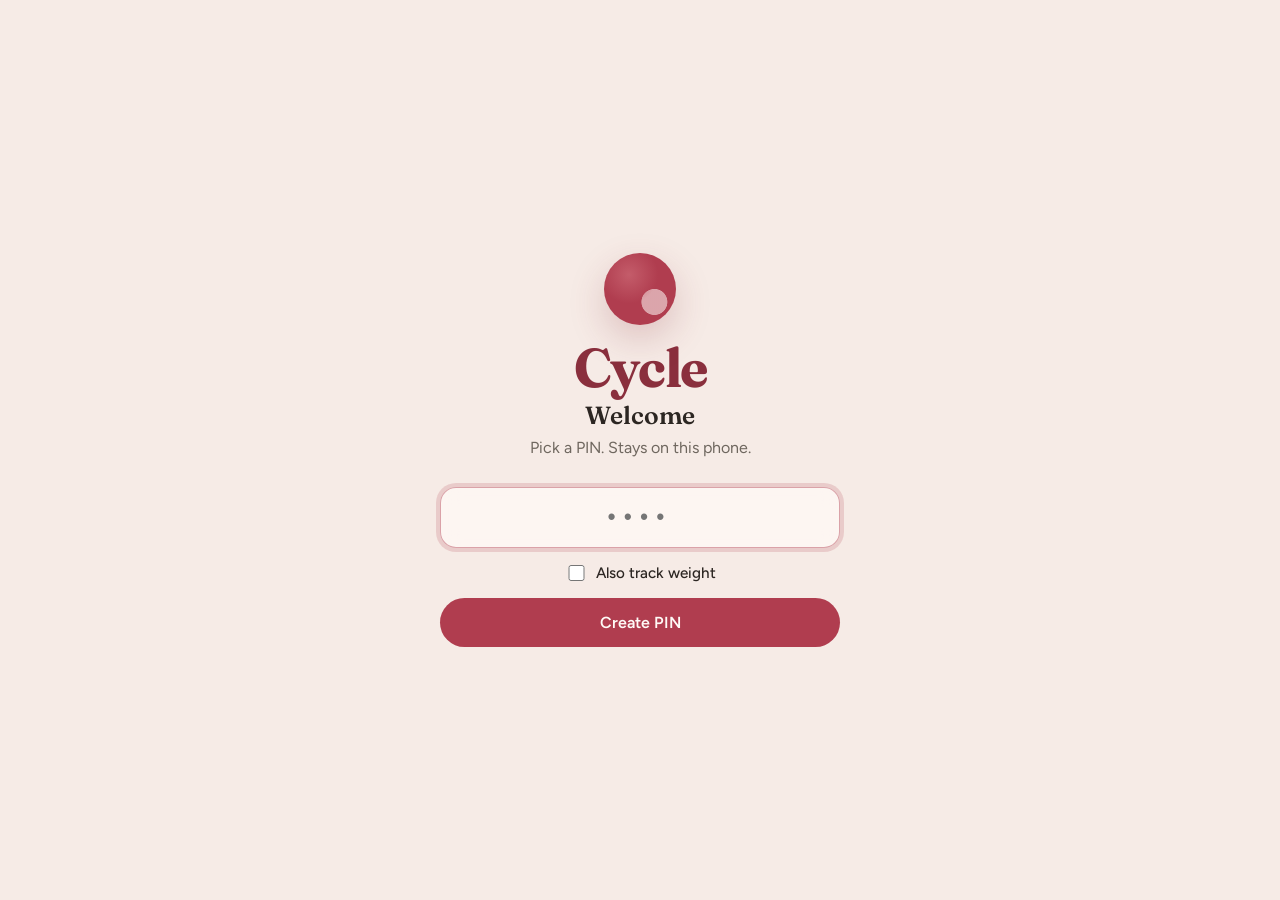
==== cycle/index.html @ a584e298 "Add a start-over wipe and make it clear that updates do not touch logs. Logs live in the phone’s app" ====
<!DOCTYPE html>
<html lang="en">
  <head>
    <meta charset="UTF-8" />
    <meta
      name="viewport"
      content="width=device-width, initial-scale=1, viewport-fit=cover"
    />
    <meta name="theme-color" content="#F6EBE6" />
    <meta name="color-scheme" content="light" />
    <meta name="apple-mobile-web-app-capable" content="yes" />
    <meta name="apple-mobile-web-app-status-bar-style" content="black-translucent" />
    <meta name="apple-mobile-web-app-title" content="Cycle" />
    <meta name="mobile-web-app-capable" content="yes" />
    <meta name="format-detection" content="telephone=no" />
    <link rel="manifest" href="./manifest.webmanifest" />
    <link rel="apple-touch-icon" href="./icons/apple-touch-icon.png" />
    <link rel="icon" type="image/png" sizes="192x192" href="./icons/icon-192.png" />
    <link rel="icon" type="image/png" sizes="512x512" href="./icons/icon-512.png" />

    <!-- iOS splash screens -->
    <link
      rel="apple-touch-startup-image"
      href="./icons/splash-1290x2796.png"
      media="(device-width: 430px) and (device-height: 932px) and (-webkit-device-pixel-ratio: 3)"
    />
    <link
      rel="apple-touch-startup-image"
      href="./icons/splash-1179x2556.png"
      media="(device-width: 393px) and (device-height: 852px) and (-webkit-device-pixel-ratio: 3)"
    />
    <link
      rel="apple-touch-startup-image"
      href="./icons/splash-1284x2778.png"
      media="(device-width: 428px) and (device-height: 926px) and (-webkit-device-pixel-ratio: 3)"
    />
    <link
      rel="apple-touch-startup-image"
      href="./icons/splash-1170x2532.png"
      media="(device-width: 390px) and (device-height: 844px) and (-webkit-device-pixel-ratio: 3)"
    />
    <link
      rel="apple-touch-startup-image"
      href="./icons/splash-1125x2436.png"
      media="(device-width: 375px) and (device-height: 812px) and (-webkit-device-pixel-ratio: 3)"
    />
    <link
      rel="apple-touch-startup-image"
      href="./icons/splash-1242x2688.png"
      media="(device-width: 414px) and (device-height: 896px) and (-webkit-device-pixel-ratio: 3)"
    />
    <link
      rel="apple-touch-startup-image"
      href="./icons/splash-750x1334.png"
      media="(device-width: 375px) and (device-height: 667px) and (-webkit-device-pixel-ratio: 2)"
    />

    <link rel="preconnect" href="https://fonts.googleapis.com" />
    <link rel="preconnect" href="https://fonts.gstatic.com" crossorigin />
    <link
      href="https://fonts.googleapis.com/css2?family=Figtree:wght@400;500;600;700&family=Fraunces:opsz,wght@9..144,500;9..144,600;9..144,700&display=swap"
      rel="stylesheet"
    />
    <link rel="stylesheet" href="./styles.css" />
    <title>Cycle</title>
  </head>
  <body>
    <div class="atmosphere" aria-hidden="true"></div>

    <main id="app">
      <!-- PIN gate -->
      <section id="gate" class="screen gate" hidden>
        <div class="gate-inner">
          <div class="mark" aria-hidden="true"></div>
          <p class="brand">Cycle</p>
          <h1 id="gate-title">Welcome</h1>
          <p id="gate-subtitle" class="subtitle">Pick a PIN. Stays on this phone.</p>
          <form id="pin-form" class="pin-form" autocomplete="off">
            <input
              id="pin-input"
              type="password"
              inputmode="numeric"
              pattern="[0-9]*"
              maxlength="12"
              minlength="4"
              placeholder="••••"
              aria-label="PIN"
              required
            />
            <label id="weight-opt" class="opt">
              <input id="weight-enabled" type="checkbox" />
              Also track weight
            </label>
            <p id="pin-error" class="error" role="alert" hidden></p>
            <button type="submit" id="pin-submit" class="btn primary">Continue</button>
          </form>
        </div>
      </section>

      <!-- Calendar -->
      <section id="tracker" class="screen tracker" hidden>
        <header class="top">
          <div>
            <p class="brand small">Cycle</p>
            <p id="status-line" class="status">Add a few periods to see a prediction.</p>
          </div>
          <button type="button" id="lock-btn" class="btn ghost" aria-label="Lock">Lock</button>
        </header>

        <div class="cal-nav">
          <button type="button" id="prev-month" class="btn icon" aria-label="Previous month">
            ‹
          </button>
          <h2 id="month-label" class="month-label"></h2>
          <button type="button" id="next-month" class="btn icon" aria-label="Next month">
            ›
          </button>
        </div>

        <div class="weekday-row" aria-hidden="true">
          <span>Mon</span><span>Tue</span><span>Wed</span><span>Thu</span><span>Fri</span
          ><span>Sat</span><span>Sun</span>
        </div>

        <div id="calendar" class="calendar" role="grid" aria-labelledby="month-label"></div>

        <p id="hint" class="hint">Tap a day to start a period, then tap the end day.</p>

        <div class="legend">
          <span><i class="swatch logged"></i> Period</span>
          <span><i class="swatch predicted"></i> Next</span>
          <span><i class="swatch fertile"></i> Fertile</span>
          <span><i class="swatch peak"></i> Peak</span>
        </div>

        <section id="weight-card" class="weight-card" aria-labelledby="weight-title" hidden>
          <div class="weight-heading">
            <div>
              <h2 id="weight-title">Weight</h2>
              <p id="weight-summary" class="weight-summary">Add today’s weight</p>
            </div>
            <button
              type="button"
              id="toggle-weight-chart"
              class="btn ghost weight-toggle"
              aria-expanded="false"
              aria-controls="weight-chart-wrap"
            >
              Show trend
            </button>
          </div>

          <form id="weight-form" class="weight-form">
            <label class="field">
              <span>Date</span>
              <input id="weight-date" type="date" required />
            </label>
            <label class="field weight-value-field">
              <span>Weight (kg)</span>
              <input
                id="weight-value"
                type="number"
                inputmode="decimal"
                min="25"
                max="400"
                step="0.1"
                placeholder="65.0"
                required
              />
            </label>
            <button type="submit" id="save-weight" class="btn primary weight-save">Save</button>
          </form>
          <p id="weight-message" class="weight-message" role="status"></p>

          <div id="weight-chart-wrap" class="weight-chart-wrap" hidden>
            <div id="weight-chart" class="weight-chart" role="img" aria-label="Weight over time"></div>
            <p id="weight-chart-empty" class="weight-chart-empty" hidden>
              Add at least two entries to see your trend.
            </p>
          </div>
        </section>

        <section class="weight-card data-card" aria-labelledby="data-title">
          <div class="weight-heading">
            <div>
              <h2 id="data-title">This phone</h2>
              <p id="data-summary" class="weight-summary">Logs stay on this device.</p>
            </div>
          </div>
          <p class="privacy data-privacy">
            Saved on this phone. Updates change the app, not your logs. We never see them.
          </p>
          <p id="install-hint" class="data-note">
            Add to Home Screen to keep the app.
          </p>
          <button type="button" id="toggle-weight-feature" class="btn ghost weight-feature">
            Add weight tracking
          </button>
          <div class="data-actions">
            <button type="button" id="export-btn" class="btn primary">Export backup</button>
            <button type="button" id="import-btn" class="btn secondary">Import backup</button>
            <input id="import-file" type="file" accept="application/json,.json" hidden />
          </div>
          <label class="field data-repo">
            <span>Git repo for updates (optional)</span>
            <input
              id="git-repo"
              type="url"
              inputmode="url"
              placeholder="https://github.com/Apros7/apps"
              autocomplete="off"
            />
          </label>
          <button type="button" id="update-btn" class="btn secondary data-update">
            Check for updates
          </button>
          <button type="button" id="reset-btn" class="btn danger data-reset">
            Delete data and start over
          </button>
          <p id="data-message" class="weight-message" role="status"></p>
        </section>
      </section>
    </main>

    <!-- Edit sheet -->
    <div id="sheet-backdrop" class="sheet-backdrop" hidden></div>
    <aside id="edit-sheet" class="sheet" hidden role="dialog" aria-labelledby="sheet-title">
      <div class="sheet-handle" aria-hidden="true"></div>
      <h3 id="sheet-title">Period</h3>
      <p id="sheet-range" class="sheet-range"></p>
      <div class="sheet-actions">
        <button type="button" id="delete-period" class="btn danger">Delete</button>
        <button type="button" id="close-sheet" class="btn primary">Done</button>
      </div>
    </aside>

    <script src="./app.js" type="module"></script>
  </body>
</html>
---- cycle/styles.css ----
:root {
  --blush: #f3d5d0;
  --mist: #e8e4df;
  --stone: #6f675f;
  --ink: #2c2622;
  --berry: #b03d4f;
  --berry-deep: #8a2f3d;
  --berry-soft: rgba(176, 61, 79, 0.18);
  --predict: rgba(176, 61, 79, 0.1);
  --predict-border: rgba(176, 61, 79, 0.45);
  --fertile: rgba(62, 122, 108, 0.14);
  --fertile-ink: #2f5f54;
  --fertile-border: rgba(62, 122, 108, 0.4);
  --peak: #3e7a6c;
  --peak-ink: #fffaf7;
  --glass: rgba(255, 250, 247, 0.72);
  --line: rgba(44, 38, 34, 0.08);
  --shadow: 0 18px 50px rgba(80, 40, 45, 0.12);
  --radius: 22px;
  --safe-top: env(safe-area-inset-top, 0px);
  --safe-bottom: env(safe-area-inset-bottom, 0px);
  font-synthesis: none;
}

*,
*::before,
*::after {
  box-sizing: border-box;
}

html,
body {
  margin: 0;
  min-height: 100%;
  color: var(--ink);
  font-family: "Figtree", "SF Pro Text", system-ui, sans-serif;
  background: #f6ebe6;
  -webkit-tap-highlight-color: transparent;
  -webkit-text-size-adjust: 100%;
}

body {
  min-height: 100dvh;
  min-height: 100svh;
  overflow-x: hidden;
  overscroll-behavior: none;
}

/* Installed home-screen app */
@media (display-mode: standalone) {
  body {
    user-select: none;
    -webkit-user-select: none;
  }

  #pin-input {
    user-select: text;
    -webkit-user-select: text;
  }
}

.atmosphere {
  position: fixed;
  inset: 0;
  z-index: -1;
  background:
    radial-gradient(120% 80% at 10% -10%, #f8cfc8 0%, transparent 55%),
    radial-gradient(90% 70% at 100% 0%, #dfe8e4 0%, transparent 50%),
    linear-gradient(165deg, #f7e7e2 0%, #efe6df 48%, #e4ebe8 100%);
  animation: drift 18s ease-in-out infinite alternate;
}

@keyframes drift {
  from {
    transform: scale(1) translateY(0);
  }
  to {
    transform: scale(1.04) translateY(-1.5%);
  }
}

#app {
  width: min(440px, 100%);
  margin: 0 auto;
  padding: calc(28px + var(--safe-top)) 20px calc(28px + var(--safe-bottom));
}

.screen {
  animation: rise 0.45s ease both;
}

@keyframes rise {
  from {
    opacity: 0;
    transform: translateY(10px);
  }
  to {
    opacity: 1;
    transform: none;
  }
}

.brand {
  margin: 0 0 0.35rem;
  font-family: "Fraunces", Georgia, "Times New Roman", serif;
  font-weight: 700;
  font-size: clamp(2.6rem, 9vw, 3.4rem);
  letter-spacing: -0.03em;
  line-height: 0.95;
  color: var(--berry-deep);
}

.brand.small {
  font-size: 1.35rem;
  margin-bottom: 0.2rem;
}

.gate {
  min-height: calc(100dvh - 56px - var(--safe-top) - var(--safe-bottom));
  min-height: calc(100svh - 56px - var(--safe-top) - var(--safe-bottom));
  display: grid;
  place-items: center;
}

.gate-inner {
  width: 100%;
  text-align: center;
}

.mark {
  width: 4.5rem;
  height: 4.5rem;
  margin: 0 auto 1.1rem;
  border-radius: 50%;
  background:
    radial-gradient(circle at 35% 30%, #c45c6a 0%, transparent 42%),
    radial-gradient(circle at 70% 68%, rgba(255, 250, 247, 0.55) 0 18%, transparent 19%),
    #b03d4f;
  box-shadow: 0 14px 36px rgba(138, 47, 61, 0.22);
  animation: settle 0.55s ease both;
}

.gate h1 {
  margin: 0.4rem 0 0.35rem;
  font-family: "Fraunces", Georgia, "Times New Roman", serif;
  font-weight: 600;
  font-size: 1.55rem;
}

.subtitle,
.status,
.hint,
.sheet-range,
.privacy {
  margin: 0;
  color: var(--stone);
  line-height: 1.45;
}

.privacy {
  margin-top: 0.7rem;
  font-size: 0.82rem;
}

.opt {
  display: flex;
  align-items: center;
  justify-content: center;
  gap: 0.55rem;
  color: var(--ink);
  font-size: 0.95rem;
  font-weight: 500;
}

.opt input {
  width: 1.05rem;
  height: 1.05rem;
  accent-color: var(--berry);
}

.pin-form {
  margin-top: 1.75rem;
  display: grid;
  gap: 0.85rem;
}

#pin-input {
  width: 100%;
  border: 1px solid var(--line);
  border-radius: 16px;
  padding: 1rem 1.1rem;
  font-size: 1.45rem;
  letter-spacing: 0.35em;
  text-align: center;
  background: var(--glass);
  color: var(--ink);
  backdrop-filter: blur(10px);
  outline: none;
  transition: border-color 0.2s ease, box-shadow 0.2s ease;
}

#pin-input:focus {
  border-color: rgba(176, 61, 79, 0.45);
  box-shadow: 0 0 0 4px var(--berry-soft);
}

.error {
  color: var(--berry);
  font-size: 0.92rem;
}

.btn {
  appearance: none;
  border: none;
  border-radius: 999px;
  font: inherit;
  font-weight: 600;
  cursor: pointer;
  transition: transform 0.15s ease, background 0.2s ease, opacity 0.2s ease;
}

.btn:active {
  transform: scale(0.97);
}

.btn.primary {
  background: var(--berry);
  color: #fffaf7;
  padding: 0.95rem 1.4rem;
}

.btn.primary:hover {
  background: var(--berry-deep);
}

.btn.ghost {
  background: transparent;
  color: var(--stone);
  padding: 0.45rem 0.7rem;
  font-weight: 500;
}

.btn.icon {
  width: 42px;
  height: 42px;
  border-radius: 14px;
  background: var(--glass);
  color: var(--ink);
  font-size: 1.4rem;
  line-height: 1;
  border: 1px solid var(--line);
}

.btn.secondary {
  background: rgba(255, 250, 247, 0.78);
  color: var(--ink);
  border: 1px solid rgba(44, 38, 34, 0.12);
  padding: 0.85rem 1.2rem;
}

.btn.danger {
  background: transparent;
  color: var(--berry);
  border: 1px solid rgba(176, 61, 79, 0.25);
  padding: 0.85rem 1.2rem;
}

.top {
  display: flex;
  align-items: flex-start;
  justify-content: space-between;
  gap: 1rem;
  margin-bottom: 1.4rem;
}

.status {
  font-size: 0.95rem;
  max-width: 19rem;
  line-height: 1.4;
}

.cal-nav {
  display: flex;
  align-items: center;
  justify-content: space-between;
  margin-bottom: 0.85rem;
}

.month-label {
  margin: 0;
  font-family: "Fraunces", Georgia, "Times New Roman", serif;
  font-weight: 600;
  font-size: 1.45rem;
  letter-spacing: -0.02em;
}

.weekday-row {
  display: grid;
  grid-template-columns: repeat(7, minmax(0, 1fr));
  gap: 0.25rem;
  margin-bottom: 0.35rem;
  color: var(--stone);
  font-size: 0.72rem;
  font-weight: 600;
  letter-spacing: 0.04em;
  text-transform: uppercase;
  text-align: center;
}

.calendar {
  display: grid;
  grid-template-columns: repeat(7, minmax(0, 1fr));
  gap: 0.3rem;
  min-height: 18.5rem;
  width: 100%;
}

.day {
  appearance: none;
  width: 100%;
  min-width: 0;
  padding: 0;
  aspect-ratio: 1;
  border: none;
  border-radius: 16px;
  background: transparent;
  color: var(--ink);
  font: inherit;
  font-weight: 500;
  font-size: 0.95rem;
  position: relative;
  cursor: pointer;
  transition: background 0.2s ease, transform 0.15s ease, color 0.2s ease;
}

.day:disabled {
  opacity: 0;
  pointer-events: none;
}

.day:not(:disabled):hover {
  background: rgba(255, 255, 255, 0.45);
}

.day.today::after {
  content: "";
  position: absolute;
  left: 50%;
  bottom: 6px;
  width: 5px;
  height: 5px;
  border-radius: 50%;
  background: var(--stone);
  transform: translateX(-50%);
}

.day.logged {
  background: var(--berry);
  color: #fffaf7;
  animation: settle 0.35s ease both;
}

.day.logged.today::after {
  background: #fffaf7;
}

.day.predicted {
  background: var(--predict);
  color: var(--berry-deep);
  box-shadow: inset 0 0 0 1.5px var(--predict-border);
  animation: softIn 0.5s ease both;
}

.day.fertile {
  background: var(--fertile);
  color: var(--fertile-ink);
  box-shadow: inset 0 0 0 1.5px var(--fertile-border);
  animation: softIn 0.5s ease both;
}

.day.peak {
  background: var(--peak);
  color: var(--peak-ink);
  font-weight: 700;
  box-shadow: 0 8px 18px rgba(47, 95, 84, 0.22);
  animation: settle 0.4s ease both;
}

.day.peak.today::after,
.day.fertile.today::after {
  background: currentColor;
}

.day.selecting,
.day.in-range {
  background: var(--berry-soft);
  color: var(--berry-deep);
  animation: pulse 0.35s ease;
}

.day.range-edge {
  background: var(--berry);
  color: #fffaf7;
}

@keyframes settle {
  from {
    transform: scale(0.92);
    opacity: 0.6;
  }
  to {
    transform: none;
    opacity: 1;
  }
}

@keyframes softIn {
  from {
    opacity: 0;
  }
  to {
    opacity: 1;
  }
}

@keyframes pulse {
  from {
    transform: scale(0.94);
  }
  to {
    transform: none;
  }
}

.hint {
  margin-top: 1.1rem;
  font-size: 0.92rem;
  text-align: center;
  min-height: 1.35em;
}

.legend {
  margin-top: 1.25rem;
  display: flex;
  justify-content: center;
  gap: 1rem;
  flex-wrap: wrap;
  color: var(--stone);
  font-size: 0.82rem;
}

.legend span {
  display: inline-flex;
  align-items: center;
  gap: 0.35rem;
}

.swatch {
  width: 0.7rem;
  height: 0.7rem;
  border-radius: 50%;
  display: inline-block;
}

.swatch.logged {
  background: var(--berry);
}

.swatch.predicted {
  background: var(--predict);
  box-shadow: inset 0 0 0 1.5px var(--predict-border);
}

.swatch.fertile {
  background: var(--fertile);
  box-shadow: inset 0 0 0 1.5px var(--fertile-border);
}

.swatch.peak {
  background: var(--peak);
}

.weight-card {
  margin-top: 1.8rem;
  padding: 1.1rem;
  border: 1px solid var(--line);
  border-radius: var(--radius);
  background: var(--glass);
  box-shadow: 0 10px 32px rgba(80, 40, 45, 0.07);
  backdrop-filter: blur(12px);
}

.weight-heading {
  display: flex;
  align-items: center;
  justify-content: space-between;
  gap: 0.75rem;
}

.weight-heading h2 {
  margin: 0;
  font-family: "Fraunces", Georgia, "Times New Roman", serif;
  font-size: 1.3rem;
}

.weight-summary {
  margin: 0.15rem 0 0;
  color: var(--stone);
  font-size: 0.84rem;
}

.weight-toggle {
  flex: none;
  color: var(--berry-deep);
}

.weight-form {
  display: grid;
  grid-template-columns: minmax(0, 1.05fr) minmax(0, 0.9fr) auto;
  align-items: end;
  gap: 0.55rem;
  margin-top: 1rem;
}

.field {
  display: grid;
  min-width: 0;
  gap: 0.3rem;
  color: var(--stone);
  font-size: 0.72rem;
  font-weight: 600;
}

.field input {
  width: 100%;
  min-width: 0;
  height: 2.75rem;
  border: 1px solid rgba(44, 38, 34, 0.12);
  border-radius: 12px;
  padding: 0 0.65rem;
  background: rgba(255, 250, 247, 0.78);
  color: var(--ink);
  font: inherit;
  font-size: 0.88rem;
  font-weight: 500;
  outline: none;
}

.field input:focus {
  border-color: rgba(176, 61, 79, 0.45);
  box-shadow: 0 0 0 3px var(--berry-soft);
}

.weight-save {
  height: 2.75rem;
  padding: 0 0.9rem !important;
  border-radius: 12px !important;
}

.weight-message {
  min-height: 1.2em;
  margin: 0.55rem 0 0;
  color: var(--stone);
  font-size: 0.8rem;
}

.weight-message.error {
  color: var(--berry);
}

.weight-chart-wrap {
  margin-top: 0.8rem;
  padding-top: 0.85rem;
  border-top: 1px solid var(--line);
}

.weight-chart {
  width: 100%;
  overflow: hidden;
}

.weight-chart svg {
  display: block;
  width: 100%;
  height: auto;
}

.chart-grid {
  stroke: rgba(44, 38, 34, 0.09);
  stroke-width: 1;
}

.chart-area {
  fill: url("#weight-gradient");
}

.chart-line {
  fill: none;
  stroke: var(--berry);
  stroke-width: 3;
  stroke-linecap: round;
  stroke-linejoin: round;
}

.chart-dot {
  fill: #fffaf7;
  stroke: var(--berry);
  stroke-width: 2.5;
}

.chart-label {
  fill: var(--stone);
  font: 10px "Figtree", sans-serif;
}

.weight-chart-empty {
  margin: 0.6rem 0;
  color: var(--stone);
  font-size: 0.86rem;
  text-align: center;
}

.data-privacy {
  margin: 0.7rem 0 0;
}

.weight-feature {
  margin-top: 0.55rem;
  padding-left: 0;
}

.data-note {
  margin: 0.85rem 0 0;
  color: var(--stone);
  font-size: 0.86rem;
  line-height: 1.45;
}

.data-actions {
  display: grid;
  grid-template-columns: 1fr 1fr;
  gap: 0.7rem;
  margin-top: 1rem;
}

.data-actions .btn {
  width: 100%;
  border-radius: 14px;
  padding: 0.85rem 0.8rem;
}

.data-repo {
  margin-top: 1rem;
}

.data-update {
  width: 100%;
  margin-top: 0.75rem;
  border-radius: 14px;
}

.data-reset {
  width: 100%;
  margin-top: 0.55rem;
  border-radius: 14px;
}

.sheet-backdrop {
  position: fixed;
  inset: 0;
  background: rgba(44, 38, 34, 0.28);
  backdrop-filter: blur(2px);
  animation: fade 0.2s ease;
}

.sheet {
  position: fixed;
  left: 50%;
  bottom: 0;
  width: min(440px, 100%);
  transform: translateX(-50%);
  background: #fffaf7;
  border-radius: var(--radius) var(--radius) 0 0;
  padding: 0.7rem 1.35rem calc(1.35rem + var(--safe-bottom));
  box-shadow: var(--shadow);
  animation: slideUp 0.28s ease;
}

.sheet-handle {
  width: 2.4rem;
  height: 0.28rem;
  border-radius: 999px;
  background: rgba(44, 38, 34, 0.14);
  margin: 0.15rem auto 1rem;
}

@keyframes fade {
  from {
    opacity: 0;
  }
  to {
    opacity: 1;
  }
}

@keyframes slideUp {
  from {
    transform: translate(-50%, 20%);
  }
  to {
    transform: translate(-50%, 0);
  }
}

.sheet h3 {
  margin: 0 0 0.35rem;
  font-family: "Fraunces", Georgia, "Times New Roman", serif;
  font-size: 1.35rem;
}

.sheet-actions {
  margin-top: 1.25rem;
  display: grid;
  grid-template-columns: 1fr 1fr;
  gap: 0.7rem;
}

[hidden] {
  display: none !important;
}

@media (prefers-reduced-motion: reduce) {
  *,
  *::before,
  *::after {
    animation: none !important;
    transition: none !important;
  }
}

@media (max-width: 370px) {
  #app {
    padding-right: 14px;
    padding-left: 14px;
  }

  .weekday-row,
  .calendar {
    gap: 0.18rem;
  }

  .day {
    border-radius: 13px;
  }

  .weight-form {
    grid-template-columns: minmax(0, 1fr) minmax(0, 0.8fr);
  }

  .weight-save {
    grid-column: 1 / -1;
  }

  .data-actions {
    grid-template-columns: 1fr;
  }
}
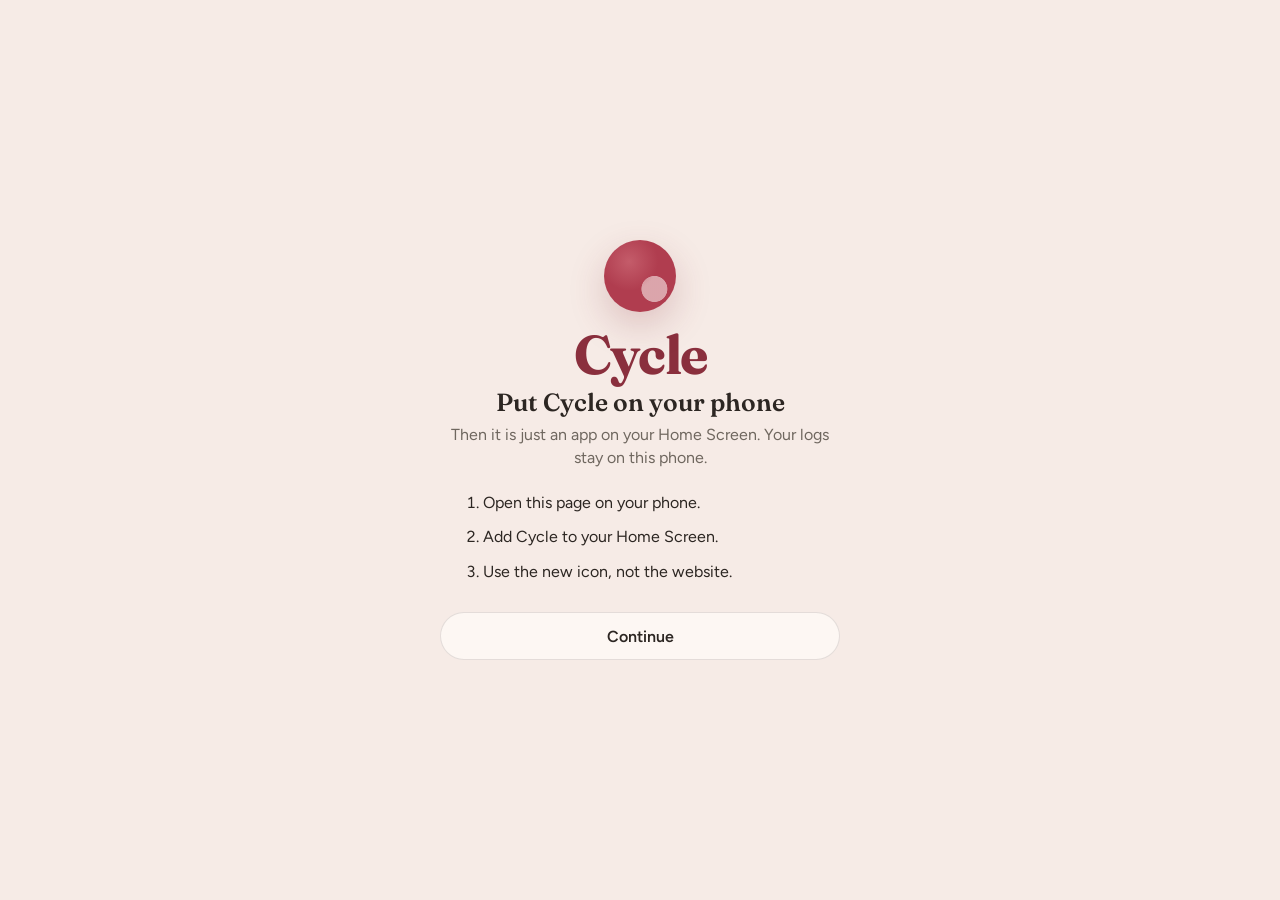
==== commit 7352c83f: "Walk people through saving Cycle to the Home Screen when they open it in a browser. The catalog now " ====
--- a/cycle/index.html
+++ b/cycle/index.html
@@ -68,6 +68,18 @@
     <div class="atmosphere" aria-hidden="true"></div>
 
     <main id="app">
+      <section id="save" class="screen gate" hidden>
+        <div class="gate-inner save-inner">
+          <div class="mark" aria-hidden="true"></div>
+          <p class="brand">Cycle</p>
+          <h1>Put Cycle on your phone</h1>
+          <p class="subtitle">Then it is just an app on your Home Screen. Your logs stay on this phone.</p>
+          <ol id="save-steps" class="save-steps"></ol>
+          <button type="button" id="save-install" class="btn primary" hidden>Add to this phone</button>
+          <button type="button" id="save-continue" class="btn secondary">Continue</button>
+        </div>
+      </section>
+
       <!-- PIN gate -->
       <section id="gate" class="screen gate" hidden>
         <div class="gate-inner">
@@ -191,7 +203,7 @@
             Saved on this phone. Updates change the app, not your logs. We never see them.
           </p>
           <p id="install-hint" class="data-note">
-            Add to Home Screen to keep the app.
+            Save Cycle to your Home Screen if you opened this in the browser.
           </p>
           <button type="button" id="toggle-weight-feature" class="btn ghost weight-feature">
             Add weight tracking
--- a/cycle/styles.css
+++ b/cycle/styles.css
@@ -127,6 +127,27 @@
   text-align: center;
 }
 
+.save-steps {
+  max-width: 22rem;
+  margin: 1.35rem auto 1.15rem;
+  padding: 0 0 0 1.2rem;
+  text-align: left;
+  color: var(--ink);
+  line-height: 1.45;
+}
+
+.save-steps li + li {
+  margin-top: 0.7rem;
+}
+
+.save-inner .btn {
+  width: 100%;
+}
+
+.save-inner .btn.secondary {
+  margin-top: 0.7rem;
+}
+
 .mark {
   width: 4.5rem;
   height: 4.5rem;
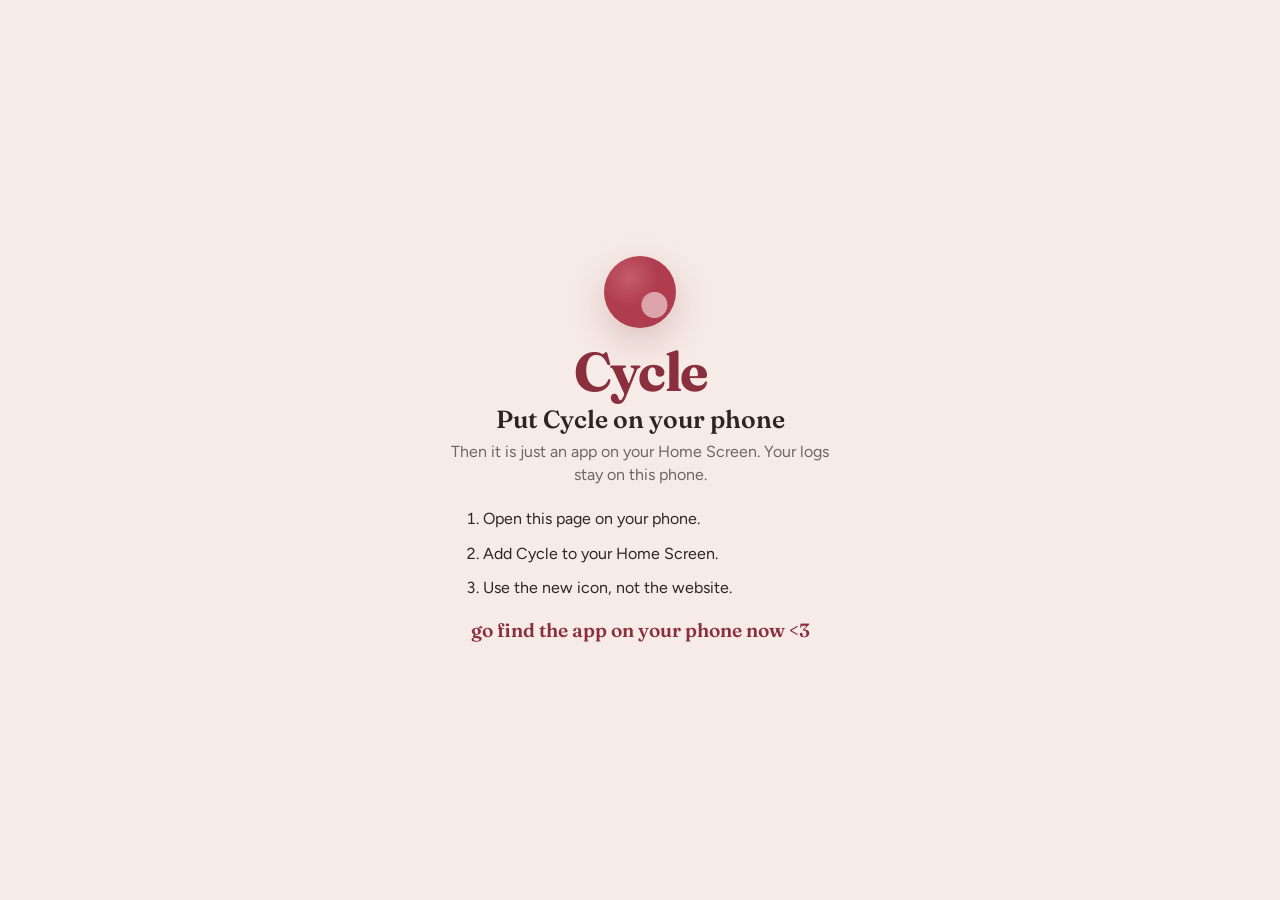
==== commit e5b355ab: "After saving Cycle to the phone, point people to the Home Screen icon. Replace Continue so the insta" ====
--- a/cycle/index.html
+++ b/cycle/index.html
@@ -72,11 +72,12 @@
         <div class="gate-inner save-inner">
           <div class="mark" aria-hidden="true"></div>
           <p class="brand">Cycle</p>
-          <h1>Put Cycle on your phone</h1>
-          <p class="subtitle">Then it is just an app on your Home Screen. Your logs stay on this phone.</p>
+          <h1 id="save-title">Put Cycle on your phone</h1>
+          <p id="save-subtitle" class="subtitle">Then it is just an app on your Home Screen. Your logs stay on this phone.</p>
+          <p id="save-error" class="error" hidden></p>
           <ol id="save-steps" class="save-steps"></ol>
           <button type="button" id="save-install" class="btn primary" hidden>Add to this phone</button>
-          <button type="button" id="save-continue" class="btn secondary">Continue</button>
+          <p id="save-find" class="save-find">go find the app on your phone now &lt;3</p>
         </div>
       </section>
 
@@ -87,6 +88,7 @@
           <p class="brand">Cycle</p>
           <h1 id="gate-title">Welcome</h1>
           <p id="gate-subtitle" class="subtitle">Pick a PIN. Stays on this phone.</p>
+          <p id="old-host-note" class="subtitle" hidden>This old page is closing. Unlock, then tap Move to the new app.</p>
           <form id="pin-form" class="pin-form" autocomplete="off">
             <input
               id="pin-input"
@@ -105,6 +107,7 @@
             </label>
             <p id="pin-error" class="error" role="alert" hidden></p>
             <button type="submit" id="pin-submit" class="btn primary">Continue</button>
+            <button type="button" id="stay-btn" class="btn secondary" hidden>Stay on this page</button>
           </form>
         </div>
       </section>
@@ -118,6 +121,12 @@
           </div>
           <button type="button" id="lock-btn" class="btn ghost" aria-label="Lock">Lock</button>
         </header>
+
+        <aside id="move-banner" class="move-banner" hidden>
+          <p>There is a new Cycle. Move your logs there, then save that app to your Home Screen.</p>
+          <button type="button" id="move-btn" class="btn primary">Move to the new app</button>
+          <p id="move-error" class="error" hidden></p>
+        </aside>
 
         <div class="cal-nav">
           <button type="button" id="prev-month" class="btn icon" aria-label="Previous month">
--- a/cycle/styles.css
+++ b/cycle/styles.css
@@ -144,8 +144,13 @@
   width: 100%;
 }
 
-.save-inner .btn.secondary {
-  margin-top: 0.7rem;
+.save-find {
+  margin: 1rem 0 0;
+  font-family: "Fraunces", Georgia, "Times New Roman", serif;
+  font-weight: 600;
+  font-size: 1.2rem;
+  line-height: 1.35;
+  color: var(--berry-deep);
 }
 
 .mark {
@@ -205,6 +210,10 @@
   gap: 0.85rem;
 }
 
+.pin-form .btn {
+  width: 100%;
+}
+
 #pin-input {
   width: 100%;
   border: 1px solid var(--line);
@@ -298,6 +307,35 @@
   font-size: 0.95rem;
   max-width: 19rem;
   line-height: 1.4;
+}
+
+.move-banner {
+  margin: 0 0 1.2rem;
+  padding: 1rem 1.1rem;
+  border-radius: 18px;
+  background: rgba(176, 61, 79, 0.1);
+  border: 1px solid rgba(176, 61, 79, 0.22);
+}
+
+.move-banner p {
+  margin: 0 0 0.8rem;
+  line-height: 1.4;
+}
+
+.move-banner .btn {
+  width: 100%;
+}
+
+.move-banner .error {
+  margin: 0.7rem 0 0;
+}
+
+#stay-btn {
+  width: 100%;
+}
+
+.save-inner .error {
+  margin-top: 0.7rem;
 }
 
 .cal-nav {
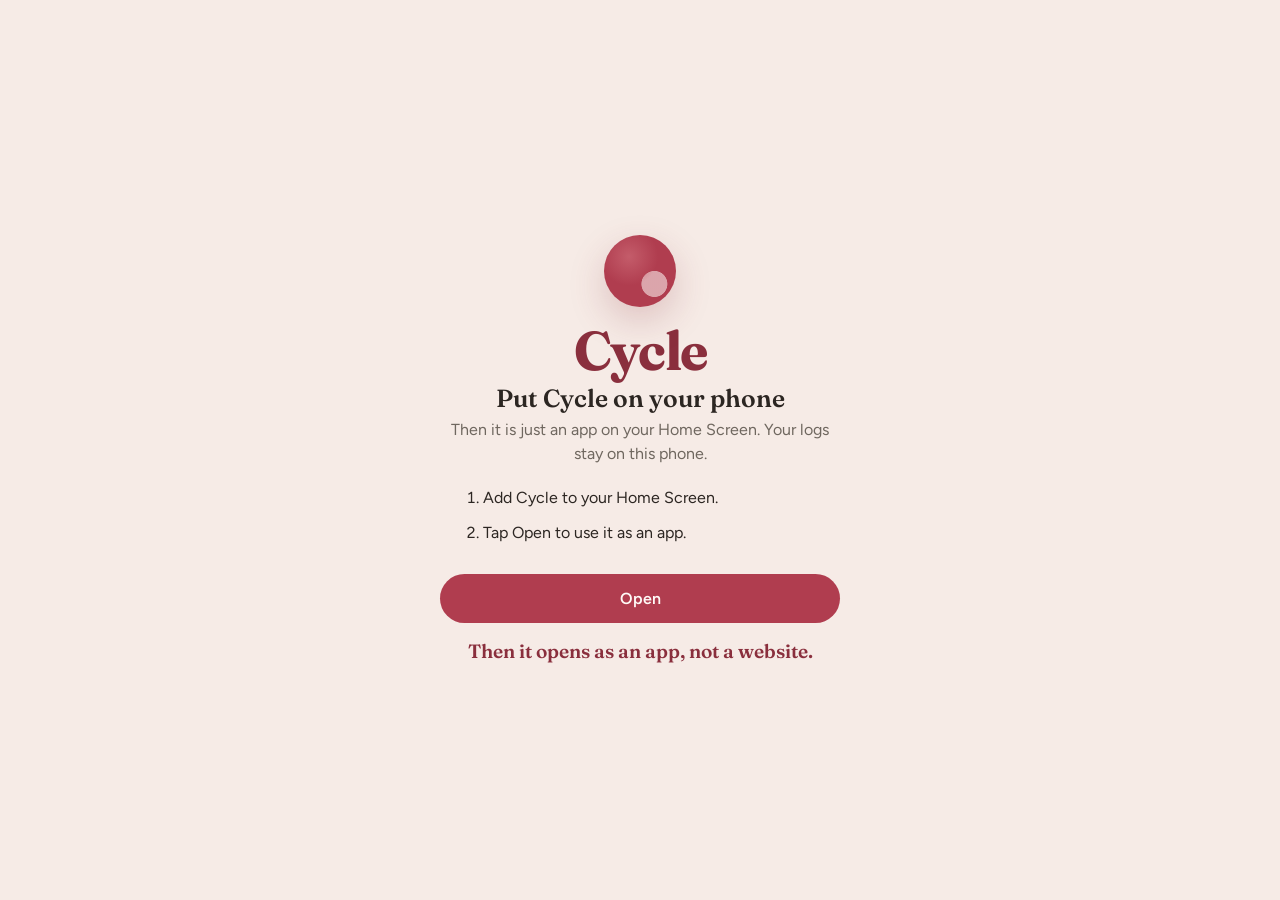
==== commit dbd93b1e: "Update Cycle when it opens, and add Open for the phone app. New versions apply on launch from GitHub" ====
--- a/cycle/index.html
+++ b/cycle/index.html
@@ -77,7 +77,8 @@
           <p id="save-error" class="error" hidden></p>
           <ol id="save-steps" class="save-steps"></ol>
           <button type="button" id="save-install" class="btn primary" hidden>Add to this phone</button>
-          <p id="save-find" class="save-find">go find the app on your phone now &lt;3</p>
+          <button type="button" id="save-open" class="btn primary">Open</button>
+          <p id="save-find" class="save-find">Then it opens as an app, not a website.</p>
         </div>
       </section>
 
@@ -115,12 +116,32 @@
       <!-- Calendar -->
       <section id="tracker" class="screen tracker" hidden>
         <header class="top">
-          <div>
-            <p class="brand small">Cycle</p>
-            <p id="status-line" class="status">Add a few periods to see a prediction.</p>
-          </div>
-          <button type="button" id="lock-btn" class="btn ghost" aria-label="Lock">Lock</button>
+          <p class="brand small">Cycle</p>
+          <button type="button" id="profile-btn" class="btn profile-btn" aria-label="You">
+            <svg viewBox="0 0 24 24" aria-hidden="true">
+              <circle cx="12" cy="8.2" r="3.4" fill="none" stroke="currentColor" stroke-width="1.8" />
+              <path
+                d="M5.2 19c1.1-3.3 3.4-5 6.8-5s5.7 1.7 6.8 5"
+                fill="none"
+                stroke="currentColor"
+                stroke-width="1.8"
+                stroke-linecap="round"
+              />
+            </svg>
+          </button>
         </header>
+
+        <p id="status-empty" class="status-empty">Tap days to log a period.</p>
+        <dl id="status-list" class="status-list" hidden>
+          <div class="status-row">
+            <dt>Next</dt>
+            <dd id="status-next"></dd>
+          </div>
+          <div class="status-row">
+            <dt>Fertile</dt>
+            <dd id="status-fertile"></dd>
+          </div>
+        </dl>
 
         <aside id="move-banner" class="move-banner" hidden>
           <p>There is a new Cycle. Move your logs there, then save that app to your Home Screen.</p>
@@ -200,46 +221,44 @@
             </p>
           </div>
         </section>
-
-        <section class="weight-card data-card" aria-labelledby="data-title">
-          <div class="weight-heading">
-            <div>
-              <h2 id="data-title">This phone</h2>
-              <p id="data-summary" class="weight-summary">Logs stay on this device.</p>
-            </div>
-          </div>
-          <p class="privacy data-privacy">
-            Saved on this phone. Updates change the app, not your logs. We never see them.
-          </p>
-          <p id="install-hint" class="data-note">
-            Save Cycle to your Home Screen if you opened this in the browser.
-          </p>
-          <button type="button" id="toggle-weight-feature" class="btn ghost weight-feature">
-            Add weight tracking
-          </button>
-          <div class="data-actions">
-            <button type="button" id="export-btn" class="btn primary">Export backup</button>
-            <button type="button" id="import-btn" class="btn secondary">Import backup</button>
-            <input id="import-file" type="file" accept="application/json,.json" hidden />
-          </div>
-          <label class="field data-repo">
-            <span>Git repo for updates (optional)</span>
-            <input
-              id="git-repo"
-              type="url"
-              inputmode="url"
-              placeholder="https://github.com/Apros7/apps"
-              autocomplete="off"
-            />
-          </label>
-          <button type="button" id="update-btn" class="btn secondary data-update">
-            Check for updates
-          </button>
-          <button type="button" id="reset-btn" class="btn danger data-reset">
-            Delete data and start over
-          </button>
-          <p id="data-message" class="weight-message" role="status"></p>
-        </section>
+      </section>
+
+      <section id="profile" class="screen profile" hidden>
+        <header class="top">
+          <p class="brand small">You</p>
+          <button type="button" id="profile-done" class="btn ghost">Done</button>
+        </header>
+        <p id="data-summary" class="profile-summary">Logs stay on this phone.</p>
+        <p class="privacy">Updates change the app, not your logs. New versions install when you open Cycle.</p>
+        <p id="install-hint" class="data-note">
+          Save Cycle to your Home Screen if you opened this in the browser.
+        </p>
+        <div class="data-actions">
+          <button type="button" id="export-btn" class="btn primary">Export</button>
+          <button type="button" id="import-btn" class="btn secondary">Import</button>
+          <input id="import-file" type="file" accept="application/json,.json" hidden />
+        </div>
+        <button type="button" id="toggle-weight-feature" class="btn secondary data-update">
+          Add weight tracking
+        </button>
+        <button type="button" id="update-btn" class="btn secondary data-update">
+          Check for updates
+        </button>
+        <label class="field data-repo">
+          <span>Git repo for updates</span>
+          <input
+            id="git-repo"
+            type="url"
+            inputmode="url"
+            placeholder="https://github.com/Apros7/apps"
+            autocomplete="off"
+          />
+        </label>
+        <button type="button" id="lock-btn" class="btn secondary data-update">Lock</button>
+        <button type="button" id="reset-btn" class="btn danger data-reset">
+          Delete data
+        </button>
+        <p id="data-message" class="weight-message" role="status"></p>
       </section>
     </main>
 
--- a/cycle/styles.css
+++ b/cycle/styles.css
@@ -144,6 +144,10 @@
   width: 100%;
 }
 
+.save-inner .btn + .btn {
+  margin-top: 0.7rem;
+}
+
 .save-find {
   margin: 1rem 0 0;
   font-family: "Fraunces", Georgia, "Times New Roman", serif;
@@ -297,16 +301,79 @@
 
 .top {
   display: flex;
-  align-items: flex-start;
+  align-items: center;
   justify-content: space-between;
   gap: 1rem;
-  margin-bottom: 1.4rem;
-}
-
-.status {
+  margin-bottom: 1.1rem;
+}
+
+.profile-btn {
+  width: 42px;
+  height: 42px;
+  padding: 0;
+  border-radius: 50%;
+  border: 1px solid var(--line);
+  background: var(--glass);
+  color: var(--ink);
+  display: grid;
+  place-items: center;
+}
+
+.profile-btn svg {
+  width: 22px;
+  height: 22px;
+}
+
+.status-empty {
+  margin: 0 0 1.25rem;
+  color: var(--stone);
+  font-size: 1rem;
+  line-height: 1.35;
+}
+
+.status-list {
+  margin: 0 0 1.25rem;
+  display: grid;
+  gap: 0.35rem;
+}
+
+.status-row {
+  display: grid;
+  grid-template-columns: 4.6rem minmax(0, 1fr);
+  align-items: baseline;
+  gap: 0.7rem;
+}
+
+.status-row dt {
+  margin: 0;
+  color: var(--stone);
   font-size: 0.95rem;
-  max-width: 19rem;
-  line-height: 1.4;
+}
+
+.status-row dd {
+  margin: 0;
+  font-family: "Fraunces", Georgia, "Times New Roman", serif;
+  font-weight: 600;
+  font-size: 1.45rem;
+  letter-spacing: -0.02em;
+  line-height: 1.15;
+}
+
+.profile-summary {
+  margin: 0;
+  font-size: 1.05rem;
+}
+
+.profile .privacy {
+  margin-top: 0.35rem;
+}
+
+.profile .data-actions {
+  margin-top: 1.2rem;
+}
+
+.profile .data-actions + .btn {
+  margin-top: 0.75rem;
 }
 
 .move-banner {
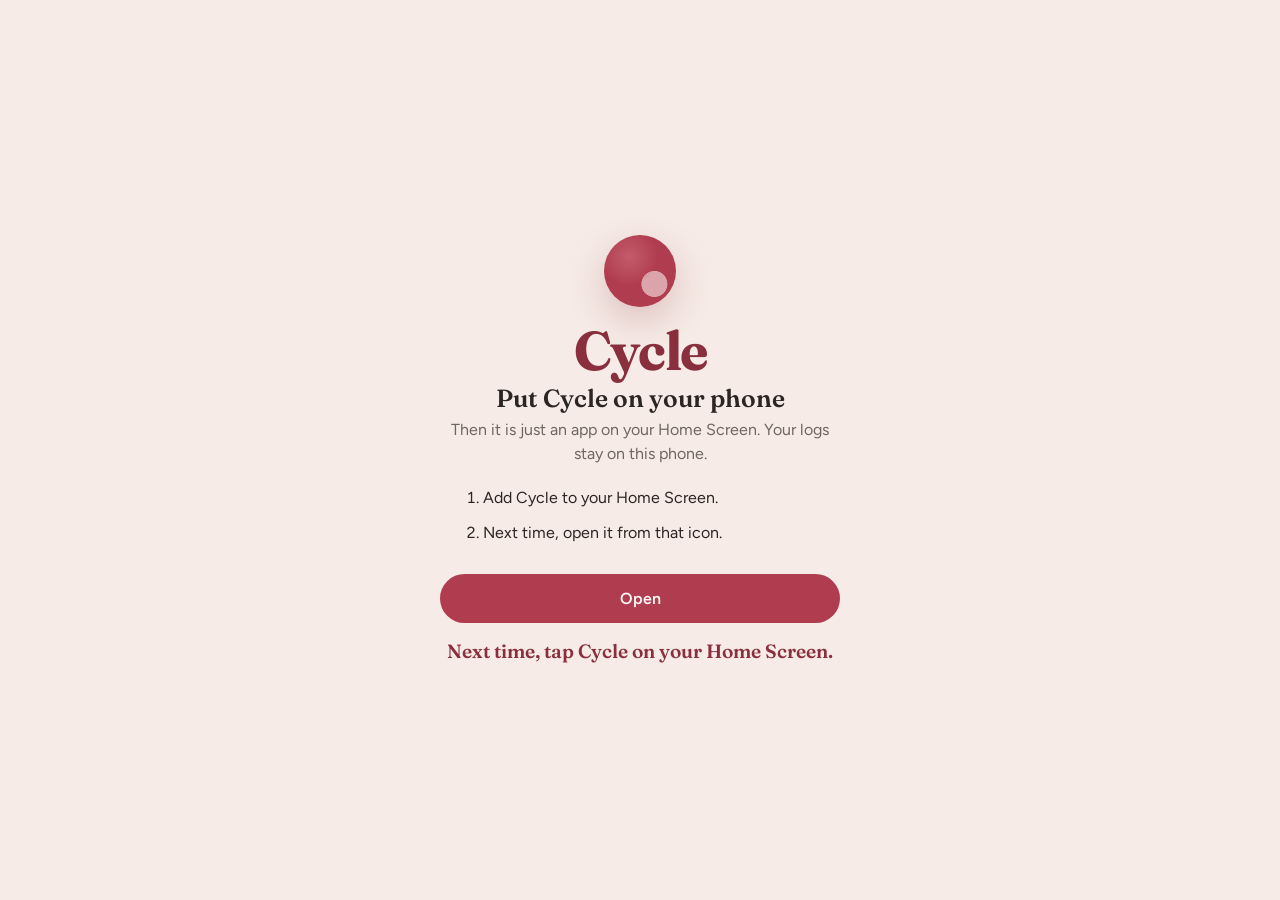
==== commit 62038487: "Fix Open so it enters Cycle instead of hanging on a fake app link. Phones will not let the website j" ====
--- a/cycle/index.html
+++ b/cycle/index.html
@@ -78,7 +78,7 @@
           <ol id="save-steps" class="save-steps"></ol>
           <button type="button" id="save-install" class="btn primary" hidden>Add to this phone</button>
           <button type="button" id="save-open" class="btn primary">Open</button>
-          <p id="save-find" class="save-find">Then it opens as an app, not a website.</p>
+          <p id="save-find" class="save-find">Next time, tap Cycle on your Home Screen.</p>
         </div>
       </section>
 
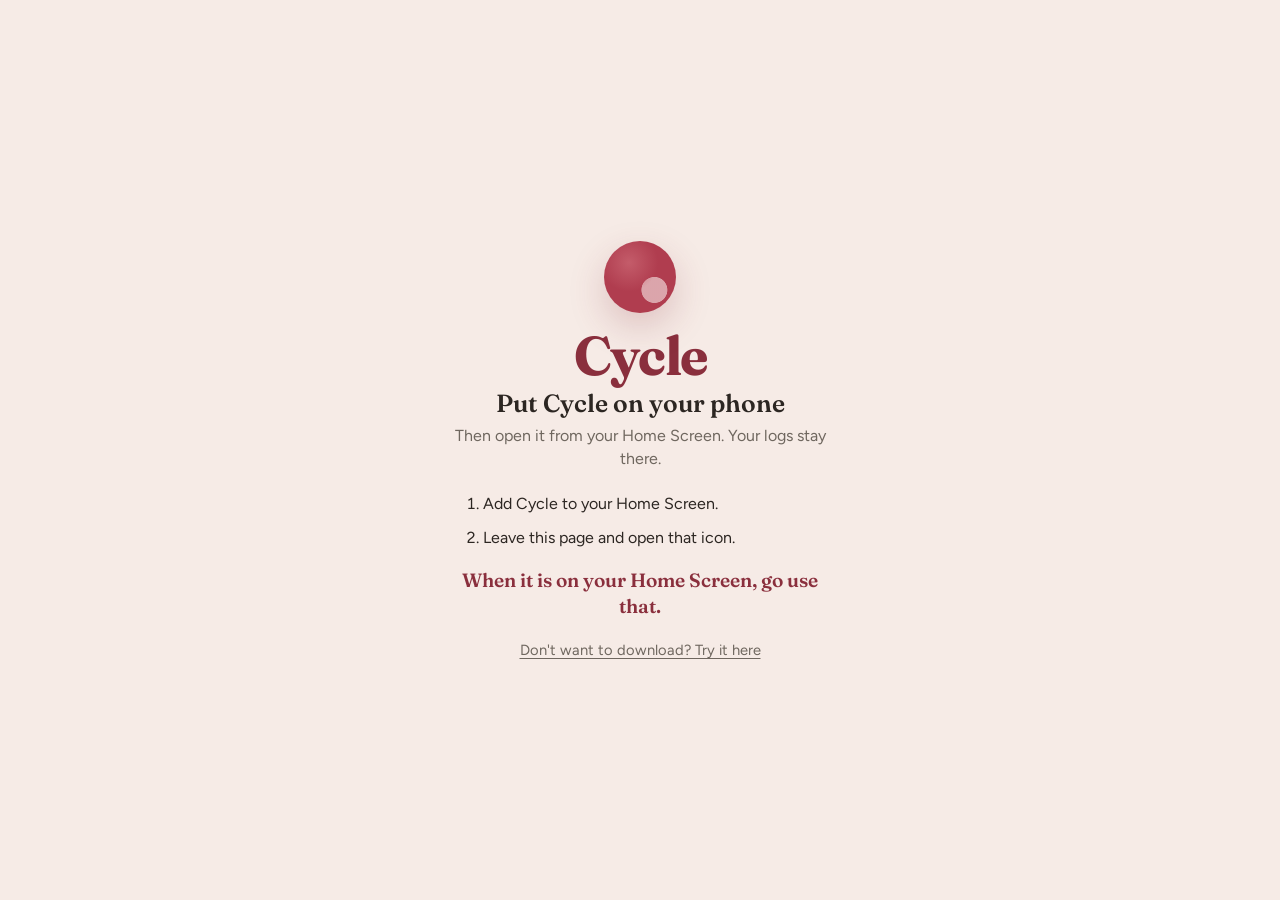
==== commit 4aedff11: "Send people to the Home Screen app instead of opening Cycle in the browser. The website cannot launc" ====
--- a/cycle/index.html
+++ b/cycle/index.html
@@ -73,12 +73,12 @@
           <div class="mark" aria-hidden="true"></div>
           <p class="brand">Cycle</p>
           <h1 id="save-title">Put Cycle on your phone</h1>
-          <p id="save-subtitle" class="subtitle">Then it is just an app on your Home Screen. Your logs stay on this phone.</p>
+          <p id="save-subtitle" class="subtitle">Then open it from your Home Screen. Your logs stay there.</p>
           <p id="save-error" class="error" hidden></p>
           <ol id="save-steps" class="save-steps"></ol>
           <button type="button" id="save-install" class="btn primary" hidden>Add to this phone</button>
-          <button type="button" id="save-open" class="btn primary">Open</button>
-          <p id="save-find" class="save-find">Next time, tap Cycle on your Home Screen.</p>
+          <p id="save-find" class="save-find">When it is on your Home Screen, go use that.</p>
+          <button type="button" id="save-try" class="save-try">Don't want to download? Try it here</button>
         </div>
       </section>
 
@@ -229,7 +229,7 @@
           <button type="button" id="profile-done" class="btn ghost">Done</button>
         </header>
         <p id="data-summary" class="profile-summary">Logs stay on this phone.</p>
-        <p class="privacy">Updates change the app, not your logs. New versions install when you open Cycle.</p>
+        <p class="privacy">Updates install when you open Cycle. They do not touch your logs.</p>
         <p id="install-hint" class="data-note">
           Save Cycle to your Home Screen if you opened this in the browser.
         </p>
@@ -241,19 +241,6 @@
         <button type="button" id="toggle-weight-feature" class="btn secondary data-update">
           Add weight tracking
         </button>
-        <button type="button" id="update-btn" class="btn secondary data-update">
-          Check for updates
-        </button>
-        <label class="field data-repo">
-          <span>Git repo for updates</span>
-          <input
-            id="git-repo"
-            type="url"
-            inputmode="url"
-            placeholder="https://github.com/Apros7/apps"
-            autocomplete="off"
-          />
-        </label>
         <button type="button" id="lock-btn" class="btn secondary data-update">Lock</button>
         <button type="button" id="reset-btn" class="btn danger data-reset">
           Delete data
--- a/cycle/styles.css
+++ b/cycle/styles.css
@@ -157,6 +157,21 @@
   color: var(--berry-deep);
 }
 
+.save-try {
+  display: block;
+  width: 100%;
+  margin-top: 1.35rem;
+  padding: 0;
+  border: none;
+  background: none;
+  color: var(--stone);
+  font: inherit;
+  font-size: 0.92rem;
+  text-decoration: underline;
+  text-underline-offset: 0.18em;
+  cursor: pointer;
+}
+
 .mark {
   width: 4.5rem;
   height: 4.5rem;
@@ -775,10 +790,6 @@
   padding: 0.85rem 0.8rem;
 }
 
-.data-repo {
-  margin-top: 1rem;
-}
-
 .data-update {
   width: 100%;
   margin-top: 0.75rem;
